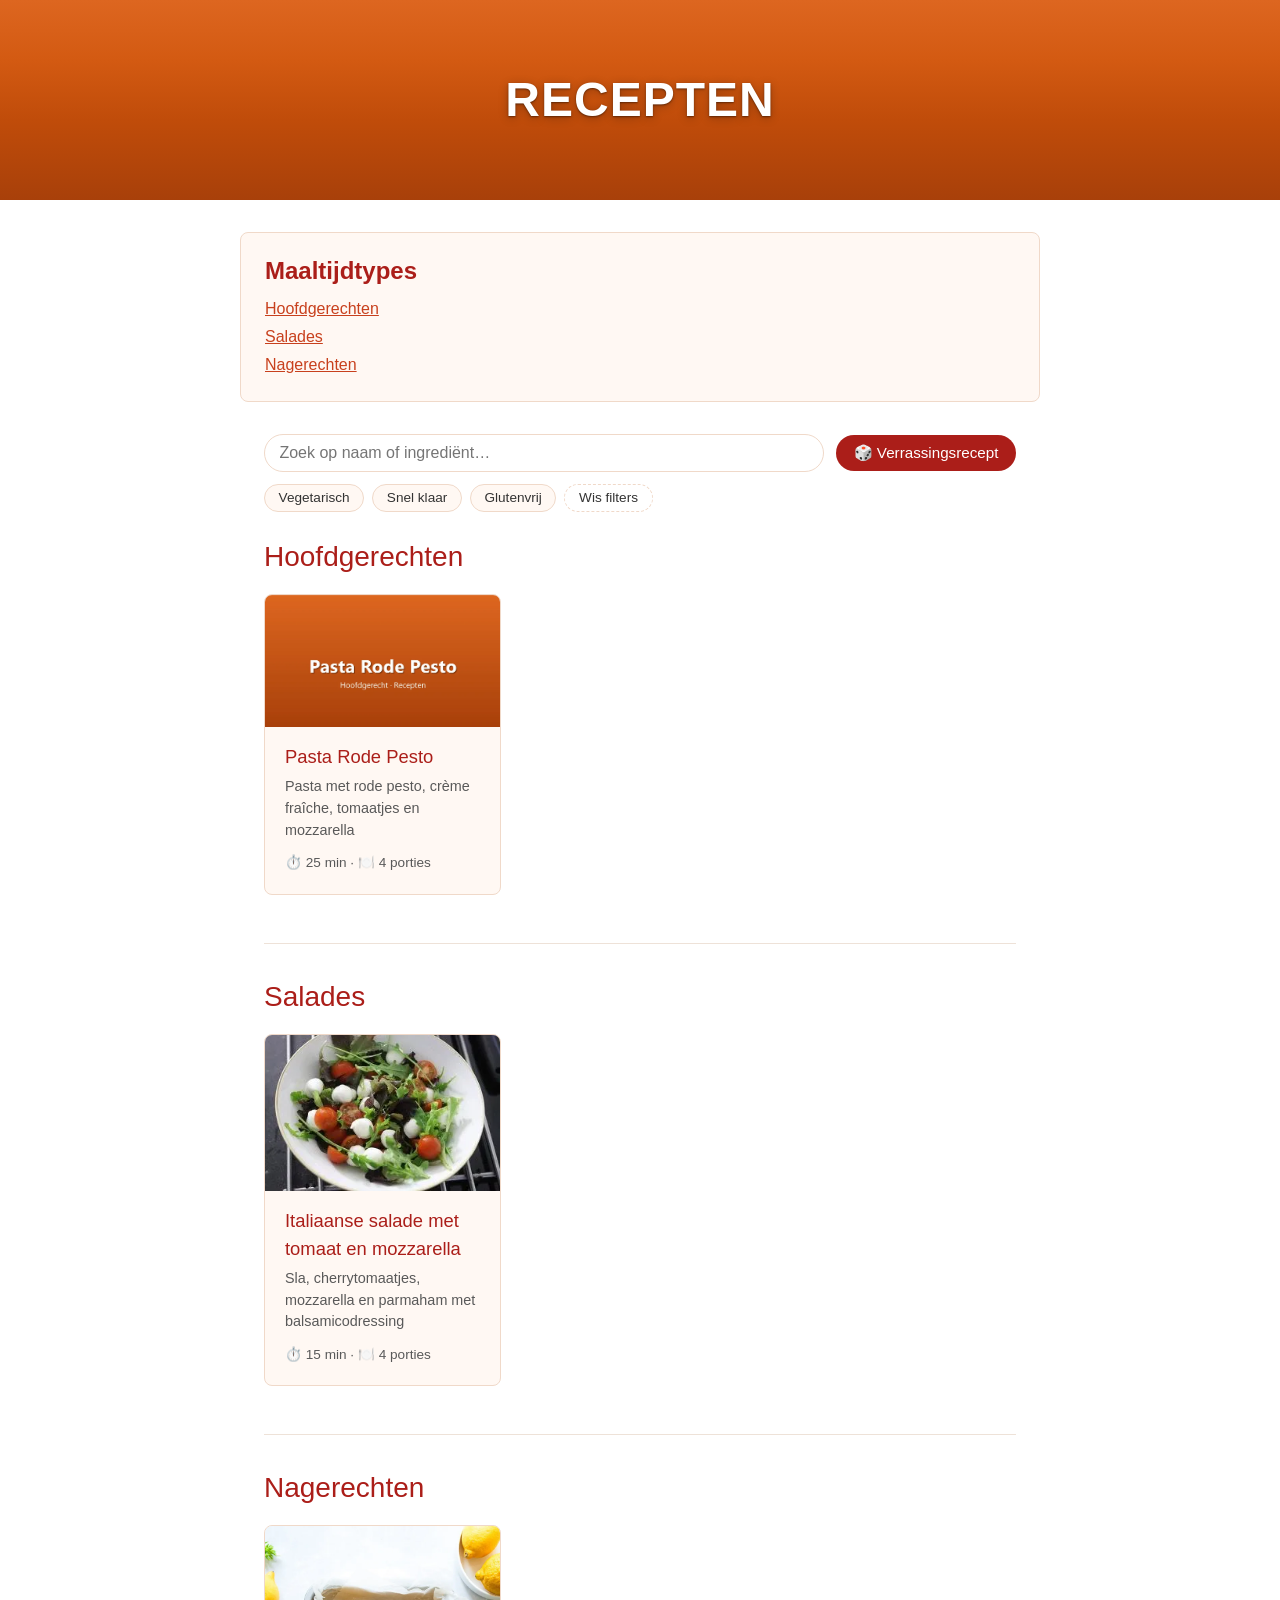
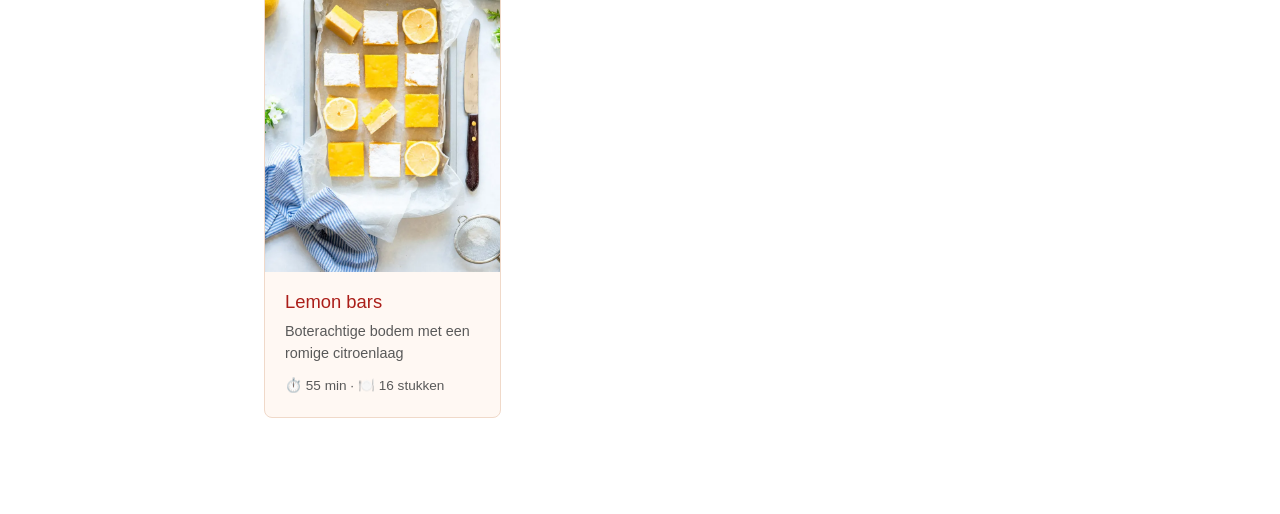
==== index.html @ eefd2df8 "Oct 16, 2026, 10:50 AM" ====
<!DOCTYPE html>
<html lang="nl">
<head>
<meta charset="UTF-8">
<meta name="viewport" content="width=device-width, initial-scale=1.0">
<title>Recepten</title>
<meta name="description" content="Familierecepten per maaltijdtype: hoofdgerechten, salades en nagerechten, waaronder Lemon bars, Pasta Rode Pesto en Italiaanse salade met tomaat en mozzarella.">
<meta property="og:type" content="website">
<meta property="og:title" content="Recepten">
<meta property="og:description" content="Familierecepten per maaltijdtype: hoofdgerechten, salades en nagerechten.">
<meta property="og:image" content="https://mstam13.github.io/Recepten/files/Lemon-bars-recept.jpg">
<meta property="og:url" content="https://mstam13.github.io/Recepten/index.html">
<meta name="twitter:card" content="summary_large_image">
<link rel="icon" href="data:image/svg+xml,<svg xmlns=%22http://www.w3.org/2000/svg%22 viewBox=%220 0 100 100%22><text y=%22.9em%22 font-size=%2290%22>%F0%9F%8D%BD%EF%B8%8F</text></svg>">
<link rel="manifest" href="manifest.webmanifest">
<meta name="theme-color" content="#c04c0a">
<link rel="stylesheet" href="styles.css">
</head>
<body>

<a class="skip-link" href="#main-content">Direct naar recepten</a>

<header class="hero" id="top">
  <h1>Recepten</h1>
</header>

<nav class="toc" aria-label="Maaltijdtypes">
  <h2>Maaltijdtypes</h2>
  <ul>
    <li><a href="#hoofdgerechten">Hoofdgerechten</a></li>
    <li><a href="#salades">Salades</a></li>
    <li><a href="#nagerechten">Nagerechten</a></li>
  </ul>
</nav>

<div class="filters">
  <div class="filters-row">
    <label class="visually-hidden" for="recipe-search">Zoek recepten</label>
    <input type="search" id="recipe-search" placeholder="Zoek op naam of ingrediënt…">
    <button type="button" class="button-primary" data-random-recipe>🎲 Verrassingsrecept</button>
  </div>
  <div class="filter-chips" role="group" aria-label="Filter op kenmerk">
    <button type="button" class="filter-chip" data-filter-tag="vegetarisch" aria-pressed="false">Vegetarisch</button>
    <button type="button" class="filter-chip" data-filter-tag="snel-klaar" aria-pressed="false">Snel klaar</button>
    <button type="button" class="filter-chip" data-filter-tag="glutenvrij" aria-pressed="false">Glutenvrij</button>
    <button type="button" class="filter-chip filter-chip-reset" data-filter-reset>Wis filters</button>
  </div>
</div>

<p id="no-results-message" hidden>Geen recepten gevonden. Probeer een andere zoekterm of filter.</p>

<main id="main-content">

  <section class="category" id="hoofdgerechten" aria-labelledby="hoofdgerechten-title">
    <h2 class="category-title" id="hoofdgerechten-title">Hoofdgerechten</h2>
    <ul class="recipe-grid">
      <li class="recipe-card" data-tags="vegetarisch snel-klaar" data-search="pasta rode pesto crème fraîche tomaatjes mozzarella basilicum penne hoofdgerecht">
        <a href="recipes/pasta-rode-pesto.html">
          <picture class="recipe-card-thumb">
            <source srcset="files/placeholder-pasta.webp" type="image/webp">
            <img src="files/placeholder-pasta.png" width="440" height="230" loading="lazy" alt="">
          </picture>
          <span class="recipe-card-body">
            <span class="recipe-card-title">Pasta Rode Pesto</span>
            <span class="recipe-card-meta">Pasta met rode pesto, crème fraîche, tomaatjes en mozzarella</span>
            <span class="recipe-card-time">⏱️ 25 min · 🍽️ 4 porties</span>
          </span>
        </a>
      </li>
    </ul>
  </section>

  <section class="category" id="salades" aria-labelledby="salades-title">
    <h2 class="category-title" id="salades-title">Salades</h2>
    <ul class="recipe-grid">
      <li class="recipe-card" data-tags="snel-klaar glutenvrij" data-search="italiaanse salade tomaat mozzarella sla cherrytomaatjes parmaham pijnboompitten balsamico">
        <a href="recipes/italiaanse-salade.html">
          <picture class="recipe-card-thumb">
            <source srcset="files/image006.webp" type="image/webp">
            <img src="files/image006.jpg" width="440" height="230" loading="lazy" alt="">
          </picture>
          <span class="recipe-card-body">
            <span class="recipe-card-title">Italiaanse salade met tomaat en mozzarella</span>
            <span class="recipe-card-meta">Sla, cherrytomaatjes, mozzarella en parmaham met balsamicodressing</span>
            <span class="recipe-card-time">⏱️ 15 min · 🍽️ 4 porties</span>
          </span>
        </a>
      </li>
    </ul>
  </section>

  <section class="category" id="nagerechten" aria-labelledby="nagerechten-title">
    <h2 class="category-title" id="nagerechten-title">Nagerechten</h2>
    <ul class="recipe-grid">
      <li class="recipe-card" data-tags="vegetarisch" data-search="lemon bars citroen bodem citroenlaag nagerecht boter basterdsuiker">
        <a href="recipes/lemon-bars.html">
          <picture class="recipe-card-thumb">
            <source srcset="files/Lemon-bars-recept.webp" type="image/webp">
            <img src="files/Lemon-bars-recept.jpg" width="440" height="230" loading="lazy" alt="">
          </picture>
          <span class="recipe-card-body">
            <span class="recipe-card-title">Lemon bars</span>
            <span class="recipe-card-meta">Boterachtige bodem met een romige citroenlaag</span>
            <span class="recipe-card-time">⏱️ 55 min · 🍽️ 16 stukken</span>
          </span>
        </a>
      </li>
    </ul>
  </section>

</main>

<script src="home.js" defer></script>
<script src="pwa-register.js" defer></script>
</body>
</html>
---- styles.css ----
/* Recepten - stylesheet
   Colors adapted from the original Word export with WCAG AA contrast
   fixes applied: link/visited-link colors darkened, hero gradient
   darkened so white title text stays readable at every point. */

:root {
  --font-main: "Century Gothic", Questrial, -apple-system, BlinkMacSystemFont,
    "Segoe UI", Roboto, "Helvetica Neue", Arial, sans-serif;
  --color-heading: #AB1E19;
  --color-text: #333333;
  --color-link: #C8401D;
  --color-link-visited: #A6460E;
  --color-muted: #595959;
  --max-width: 800px;
  --text-width: 68ch;
}

* {
  box-sizing: border-box;
}

html {
  scroll-behavior: smooth;
}

@media (prefers-reduced-motion: reduce) {
  html {
    scroll-behavior: auto;
  }
}

body {
  margin: 0;
  font-family: var(--font-main);
  font-size: 16px;
  line-height: 1.5;
  color: var(--color-text);
  background: #ffffff;
}

/* Skip link: hidden until focused, helps keyboard/screen-reader users */
.skip-link {
  position: absolute;
  left: -999px;
  top: 0;
  background: #ffffff;
  color: var(--color-heading);
  padding: 0.75rem 1rem;
  z-index: 10;
  border-radius: 0 0 6px 0;
}

.skip-link:focus {
  left: 0;
}

/* Hero banner (recreated with CSS instead of a baked-in cover image) */
.hero {
  background: linear-gradient(180deg, #dd6620 0%, #d35a12 30%, #c04c0a 60%, #a8400a 100%);
  padding: 4rem 1.5rem;
  text-align: center;
  scroll-margin-top: 1rem;
}

.hero h1 {
  margin: 0;
  color: #ffffff;
  font-size: 3rem;
  letter-spacing: 1px;
  text-transform: uppercase;
  text-shadow: 0 1px 2px rgba(0, 0, 0, 0.45), 0 2px 10px rgba(0, 0, 0, 0.25);
}

/* Table of contents */
.toc {
  max-width: var(--max-width);
  margin: 2rem auto;
  padding: 1.25rem 1.5rem;
  border: 1px solid #f0d9c9;
  border-radius: 8px;
  background: #fff8f3;
}

.toc h2 {
  color: var(--color-heading);
  font-size: 1.5rem;
  margin-top: 0;
  margin-bottom: 0.5rem;
}

.toc ul {
  list-style: none;
  margin: 0;
  padding-left: 0;
}

.toc li ul {
  padding-left: 1.25rem;
}

.toc li {
  margin-bottom: 0.25rem;
}

main {
  max-width: var(--max-width);
  margin: 0 auto;
  padding: 0 1.5rem 3rem;
}

article,
.category {
  margin-bottom: 3rem;
  padding-top: 2rem;
  border-top: 1px solid #eee2d8;
}

article:first-of-type,
.category:first-of-type {
  border-top: none;
  padding-top: 0;
}

h1, h2, h3, h4 {
  scroll-margin-top: 1rem;
}

.recipe-title {
  color: var(--color-heading);
  font-size: 2rem;
  margin-top: 0;
  margin-bottom: 0.5rem;
  font-weight: normal;
}

.recipe-part {
  color: var(--color-heading);
  font-size: 1.5rem;
  margin-top: 1.5rem;
  margin-bottom: 0.5rem;
  font-weight: normal;
}

.label-heading {
  color: var(--color-heading);
  font-size: 1.1rem;
  margin-top: 1.25rem;
  margin-bottom: 0.4rem;
  font-weight: bold;
}

/* Category sections on the home page */
.category-title {
  color: var(--color-heading);
  font-size: 1.75rem;
  margin-top: 0;
  margin-bottom: 1rem;
  font-weight: normal;
}

.recipe-grid {
  display: grid;
  grid-template-columns: repeat(auto-fill, minmax(220px, 1fr));
  gap: 1.25rem;
  list-style: none;
  margin: 0;
  padding: 0;
  max-width: none;
}

.recipe-card {
  margin: 0;
}

.recipe-card a {
  display: flex;
  flex-direction: column;
  height: 100%;
  border: 1px solid #f0d9c9;
  border-radius: 8px;
  background: #fff8f3;
  overflow: hidden;
  text-decoration: none;
  transition: box-shadow 0.15s ease, border-color 0.15s ease;
}

.recipe-card a:hover,
.recipe-card a:focus {
  border-color: var(--color-heading);
  box-shadow: 0 2px 8px rgba(0, 0, 0, 0.1);
}

.recipe-card-thumb {
  display: block;
  aspect-ratio: 16 / 9;
  background: #f0d9c9;
}

.recipe-card-thumb img {
  display: block;
  width: 100%;
  height: 100%;
  object-fit: cover;
}

.recipe-card-body {
  display: flex;
  flex-direction: column;
  gap: 0.35rem;
  padding: 1rem 1.25rem 1.25rem;
  flex: 1;
}

.recipe-card-title {
  color: var(--color-heading);
  font-size: 1.15rem;
}

.recipe-card-meta {
  color: var(--color-muted);
  font-size: 0.9rem;
  text-decoration: none;
}

.recipe-card-time {
  margin-top: auto;
  padding-top: 0.4rem;
  color: var(--color-muted);
  font-size: 0.85rem;
}

/* Home page search box, random-recipe button and tag filter chips */
.visually-hidden {
  position: absolute;
  width: 1px;
  height: 1px;
  padding: 0;
  margin: -1px;
  overflow: hidden;
  clip: rect(0, 0, 0, 0);
  white-space: nowrap;
  border: 0;
}

.filters {
  max-width: var(--max-width);
  margin: 0 auto 1.5rem;
  padding: 0 1.5rem;
}

.filters-row {
  display: flex;
  flex-wrap: wrap;
  gap: 0.75rem;
  align-items: center;
  margin-bottom: 0.75rem;
}

#recipe-search {
  flex: 1 1 220px;
  padding: 0.55rem 0.9rem;
  border: 1px solid #f0d9c9;
  border-radius: 999px;
  font-family: inherit;
  font-size: 1rem;
  color: var(--color-text);
}

.button-primary {
  display: inline-flex;
  align-items: center;
  gap: 0.4rem;
  padding: 0.55rem 1.1rem;
  border: none;
  border-radius: 999px;
  background: var(--color-heading);
  color: #ffffff;
  font-family: inherit;
  font-size: 0.95rem;
  cursor: pointer;
  white-space: nowrap;
  transition: background 0.15s ease;
}

.button-primary:hover,
.button-primary:focus-visible {
  background: #8a1813;
}

.filter-chips {
  display: flex;
  flex-wrap: wrap;
  gap: 0.5rem;
}

.filter-chip {
  padding: 0.35rem 0.85rem;
  border: 1px solid #f0d9c9;
  border-radius: 999px;
  background: #fff8f3;
  color: var(--color-text);
  font-family: inherit;
  font-size: 0.85rem;
  cursor: pointer;
  transition: background 0.15s ease, border-color 0.15s ease, color 0.15s ease;
}

.filter-chip:hover,
.filter-chip:focus-visible {
  border-color: var(--color-heading);
}

.filter-chip[aria-pressed="true"] {
  background: var(--color-heading);
  border-color: var(--color-heading);
  color: #ffffff;
}

.filter-chip-reset {
  background: transparent;
  border-style: dashed;
}

#no-results-message {
  max-width: var(--max-width);
  margin: 0 auto 2rem;
  padding: 0 1.5rem;
  color: var(--color-muted);
}

/* Recipe page header: breadcrumb back-link and meal-type badge */
.hero-recipe {
  text-align: left;
  padding: 2rem 1.5rem;
}

.hero-recipe .breadcrumb {
  margin: 0 0 1rem;
  max-width: none;
}

.hero-recipe .breadcrumb a {
  color: #ffffff;
  font-size: 0.9rem;
  opacity: 0.9;
}

.hero-recipe h1 {
  text-transform: none;
  font-size: 2.25rem;
  text-align: left;
}

.hero-badges {
  display: flex;
  flex-wrap: wrap;
  align-items: center;
  gap: 0.5rem;
  margin-top: 0.75rem;
}

.category-badge,
.tag-badge {
  display: inline-block;
  padding: 0.25rem 0.75rem;
  border-radius: 999px;
  font-size: 0.85rem;
  letter-spacing: 0.3px;
}

.category-badge {
  background: rgba(255, 255, 255, 0.2);
  color: #ffffff;
  text-transform: uppercase;
}

.tag-badge {
  background: transparent;
  border: 1px solid rgba(255, 255, 255, 0.5);
  color: #ffffff;
}

.recipe-meta {
  margin: 0.6rem 0 0;
  color: #ffffff;
  opacity: 0.9;
  font-size: 0.95rem;
  max-width: none;
}

.hero-actions {
  display: flex;
  flex-wrap: wrap;
  gap: 0.5rem;
  margin-top: 0.9rem;
}

/* Shared pill-button look for the keep-awake and print actions */
.hero-button {
  display: inline-flex;
  align-items: center;
  gap: 0.35rem;
  padding: 0.3rem 0.8rem;
  border: 1px solid rgba(255, 255, 255, 0.6);
  border-radius: 999px;
  background: rgba(255, 255, 255, 0.12);
  color: #ffffff;
  font-family: inherit;
  font-size: 0.85rem;
  cursor: pointer;
  transition: background 0.15s ease, color 0.15s ease;
}

.hero-button:hover,
.hero-button:focus-visible {
  background: rgba(255, 255, 255, 0.25);
}

/* Keep-awake toggle: hidden by default, revealed by wake-lock.js only
   when the Screen Wake Lock API is actually supported. */
.wake-lock-toggle[aria-pressed="true"] {
  background: #ffffff;
  color: var(--color-heading);
  font-weight: bold;
}

.wake-lock-toggle[hidden] {
  display: none;
}

/* Servings/yield scaler shown above the ingredient lists */
.servings-control {
  display: flex;
  flex-wrap: wrap;
  align-items: center;
  gap: 0.75rem;
  margin: 1.5rem 0;
  padding: 0.9rem 1.1rem;
  border: 1px solid #f0d9c9;
  border-radius: 8px;
  background: #fff8f3;
  max-width: none;
}

.servings-control label {
  font-weight: bold;
  color: var(--color-heading);
}

.servings-stepper {
  display: inline-flex;
  align-items: center;
  gap: 0.5rem;
}

.servings-stepper button {
  width: 2rem;
  height: 2rem;
  border-radius: 999px;
  border: 1px solid var(--color-heading);
  background: #ffffff;
  color: var(--color-heading);
  font-size: 1.1rem;
  line-height: 1;
  cursor: pointer;
}

.servings-stepper button:hover,
.servings-stepper button:focus-visible {
  background: var(--color-heading);
  color: #ffffff;
}

.servings-stepper input {
  width: 3.5rem;
  text-align: center;
  padding: 0.3rem;
  border: 1px solid #f0d9c9;
  border-radius: 6px;
  font-family: inherit;
  font-size: 1rem;
}

.servings-hint {
  margin: 0;
  flex-basis: 100%;
  font-size: 0.85rem;
  color: var(--color-muted);
}

ul, ol {
  margin: 0 0 1rem;
  padding-left: 1.5rem;
  max-width: var(--text-width);
}

li {
  margin-bottom: 0.25rem;
}

p {
  margin: 0 0 1rem;
  max-width: var(--text-width);
}

a {
  color: var(--color-link);
  text-decoration: underline;
}

a:visited {
  color: var(--color-link-visited);
}

.back-to-top {
  margin-top: 1.5rem;
  max-width: none;
}

.back-to-top a {
  font-size: 0.9rem;
}

.gallery {
  display: flex;
  flex-wrap: wrap;
  gap: 1.25rem;
  margin: 1rem 0;
  max-width: none;
}

.gallery figure {
  margin: 0;
  width: 220px;
  max-width: 100%;
}

.gallery img {
  display: block;
  max-width: 100%;
  height: auto;
  width: 100%;
  border-radius: 6px;
  box-shadow: 0 1px 4px rgba(0, 0, 0, 0.2);
}

.gallery figcaption {
  margin-top: 0.4rem;
  font-size: 0.85rem;
  color: var(--color-muted);
  text-align: center;
}

.tip {
  font-style: italic;
  color: var(--color-muted);
}

@media (max-width: 600px) {
  .hero {
    padding: 2.5rem 1rem;
  }

  .hero h1 {
    font-size: 2rem;
  }

  .gallery figure {
    width: 100%;
  }
}

/* Print: strip chrome/colors, keep ingredients and steps ink-friendly */
@media print {
  .skip-link,
  .hero,
  .toc,
  .back-to-top,
  .servings-control,
  .filters,
  #no-results-message {
    display: none;
  }

  body {
    color: #000;
  }

  .recipe-title,
  .recipe-part,
  .category-title,
  .label-heading {
    color: #000;
  }

  a {
    color: #000;
    text-decoration: none;
  }

  article,
  .category {
    border-top: none;
    page-break-inside: avoid;
  }

  .gallery img {
    box-shadow: none;
  }
}
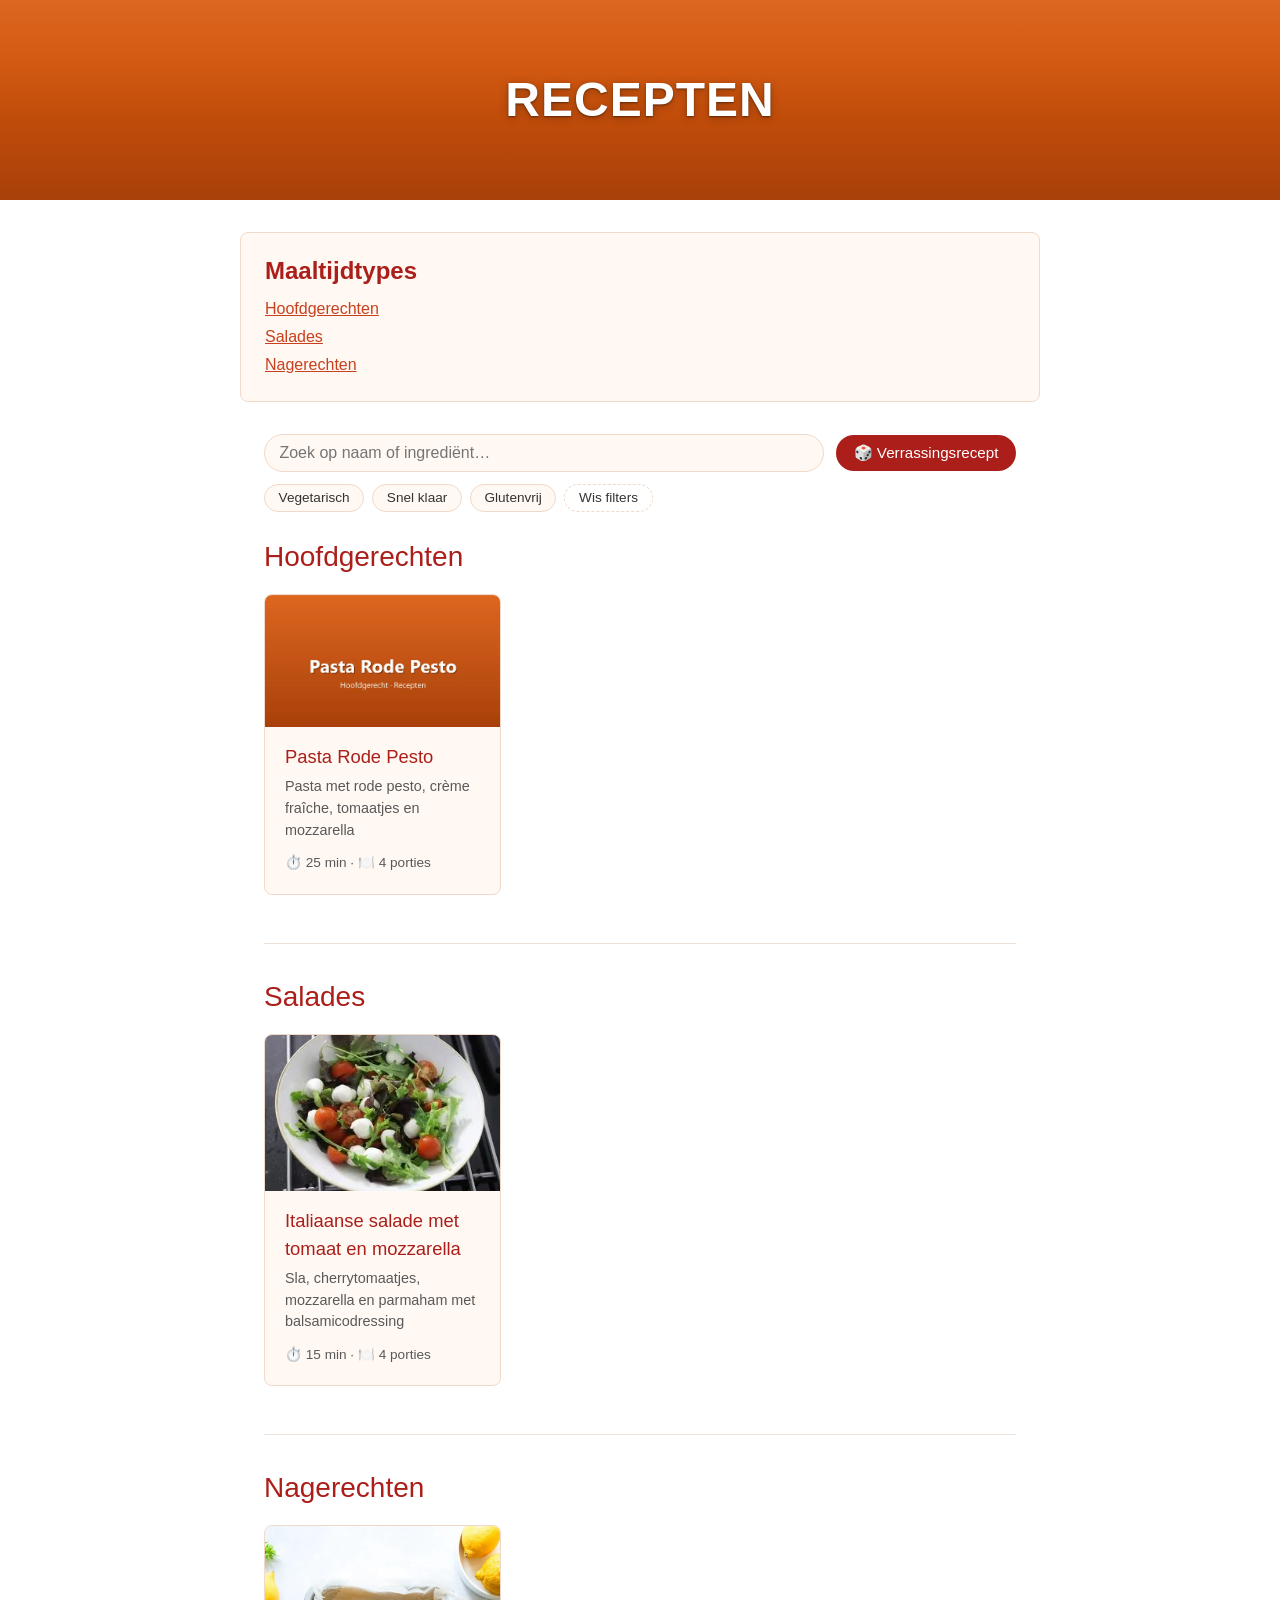
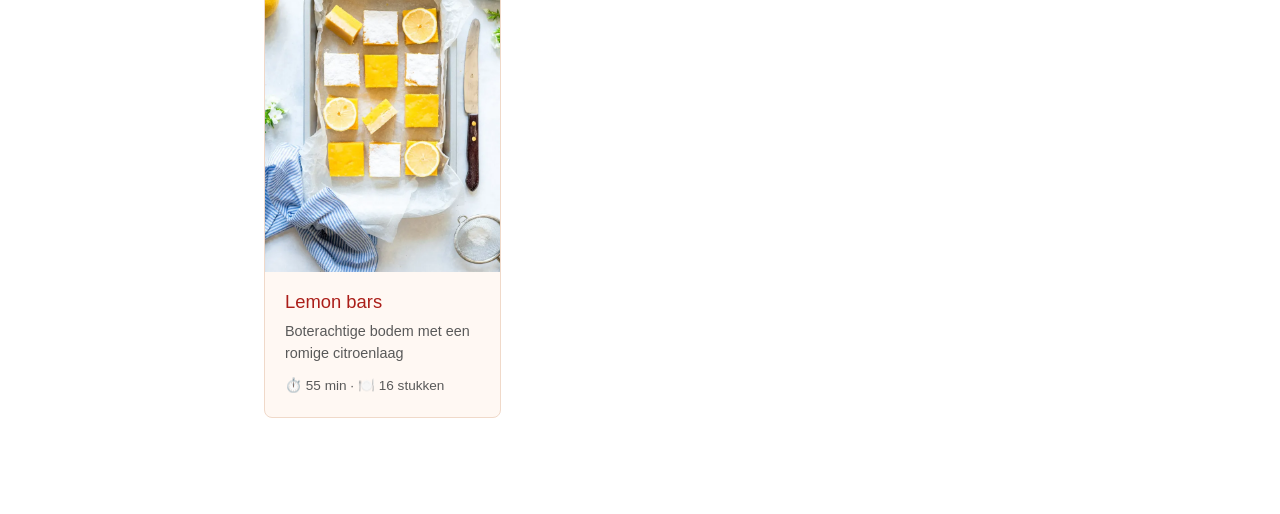
==== commit 18e834f3: "Oct 16, 2026, 10:54 AM" ====
--- a/index.html
+++ b/index.html
@@ -12,6 +12,8 @@
 <meta property="og:url" content="https://mstam13.github.io/Recepten/index.html">
 <meta name="twitter:card" content="summary_large_image">
 <link rel="icon" href="data:image/svg+xml,<svg xmlns=%22http://www.w3.org/2000/svg%22 viewBox=%220 0 100 100%22><text y=%22.9em%22 font-size=%2290%22>%F0%9F%8D%BD%EF%B8%8F</text></svg>">
+<link rel="icon" type="image/png" sizes="192x192" href="icons/icon-192.png">
+<link rel="apple-touch-icon" href="icons/apple-touch-icon.png">
 <link rel="manifest" href="manifest.webmanifest">
 <meta name="theme-color" content="#c04c0a">
 <link rel="stylesheet" href="styles.css">
--- a/styles.css
+++ b/styles.css
@@ -7,12 +7,35 @@
   --font-main: "Century Gothic", Questrial, -apple-system, BlinkMacSystemFont,
     "Segoe UI", Roboto, "Helvetica Neue", Arial, sans-serif;
   --color-heading: #AB1E19;
+  --color-heading-hover: #8a1813;
   --color-text: #333333;
   --color-link: #C8401D;
   --color-link-visited: #A6460E;
   --color-muted: #595959;
+  --color-bg: #ffffff;
+  --color-surface: #fff8f3;
+  --color-border: #f0d9c9;
+  --color-border-soft: #eee2d8;
   --max-width: 800px;
   --text-width: 68ch;
+}
+
+/* Dark mode: follows the OS/browser preference, no toggle needed.
+   Hero banners keep their orange gradient with white text in both
+   modes; only neutral page/card colors are swapped here. */
+@media (prefers-color-scheme: dark) {
+  :root {
+    --color-heading: #ff8a73;
+    --color-heading-hover: #ffa28f;
+    --color-text: #eae1db;
+    --color-link: #ffab76;
+    --color-link-visited: #e8a27a;
+    --color-muted: #bfb3a9;
+    --color-bg: #1b1310;
+    --color-surface: #2a1f1a;
+    --color-border: #4a3a30;
+    --color-border-soft: #3a2d26;
+  }
 }
 
 * {
@@ -35,7 +58,7 @@
   font-size: 16px;
   line-height: 1.5;
   color: var(--color-text);
-  background: #ffffff;
+  background: var(--color-bg);
 }
 
 /* Skip link: hidden until focused, helps keyboard/screen-reader users */
@@ -43,7 +66,7 @@
   position: absolute;
   left: -999px;
   top: 0;
-  background: #ffffff;
+  background: var(--color-surface);
   color: var(--color-heading);
   padding: 0.75rem 1rem;
   z-index: 10;
@@ -76,9 +99,9 @@
   max-width: var(--max-width);
   margin: 2rem auto;
   padding: 1.25rem 1.5rem;
-  border: 1px solid #f0d9c9;
+  border: 1px solid var(--color-border);
   border-radius: 8px;
-  background: #fff8f3;
+  background: var(--color-surface);
 }
 
 .toc h2 {
@@ -112,7 +135,7 @@
 .category {
   margin-bottom: 3rem;
   padding-top: 2rem;
-  border-top: 1px solid #eee2d8;
+  border-top: 1px solid var(--color-border-soft);
 }
 
 article:first-of-type,
@@ -176,9 +199,9 @@
   display: flex;
   flex-direction: column;
   height: 100%;
-  border: 1px solid #f0d9c9;
+  border: 1px solid var(--color-border);
   border-radius: 8px;
-  background: #fff8f3;
+  background: var(--color-surface);
   overflow: hidden;
   text-decoration: none;
   transition: box-shadow 0.15s ease, border-color 0.15s ease;
@@ -193,7 +216,7 @@
 .recipe-card-thumb {
   display: block;
   aspect-ratio: 16 / 9;
-  background: #f0d9c9;
+  background: var(--color-border);
 }
 
 .recipe-card-thumb img {
@@ -259,8 +282,9 @@
 #recipe-search {
   flex: 1 1 220px;
   padding: 0.55rem 0.9rem;
-  border: 1px solid #f0d9c9;
+  border: 1px solid var(--color-border);
   border-radius: 999px;
+  background: var(--color-surface);
   font-family: inherit;
   font-size: 1rem;
   color: var(--color-text);
@@ -284,7 +308,7 @@
 
 .button-primary:hover,
 .button-primary:focus-visible {
-  background: #8a1813;
+  background: var(--color-heading-hover);
 }
 
 .filter-chips {
@@ -295,9 +319,9 @@
 
 .filter-chip {
   padding: 0.35rem 0.85rem;
-  border: 1px solid #f0d9c9;
+  border: 1px solid var(--color-border);
   border-radius: 999px;
-  background: #fff8f3;
+  background: var(--color-surface);
   color: var(--color-text);
   font-family: inherit;
   font-size: 0.85rem;
@@ -436,9 +460,9 @@
   gap: 0.75rem;
   margin: 1.5rem 0;
   padding: 0.9rem 1.1rem;
-  border: 1px solid #f0d9c9;
+  border: 1px solid var(--color-border);
   border-radius: 8px;
-  background: #fff8f3;
+  background: var(--color-surface);
   max-width: none;
 }
 
@@ -458,7 +482,7 @@
   height: 2rem;
   border-radius: 999px;
   border: 1px solid var(--color-heading);
-  background: #ffffff;
+  background: var(--color-surface);
   color: var(--color-heading);
   font-size: 1.1rem;
   line-height: 1;
@@ -475,8 +499,10 @@
   width: 3.5rem;
   text-align: center;
   padding: 0.3rem;
-  border: 1px solid #f0d9c9;
+  border: 1px solid var(--color-border);
   border-radius: 6px;
+  background: var(--color-surface);
+  color: var(--color-text);
   font-family: inherit;
   font-size: 1rem;
 }
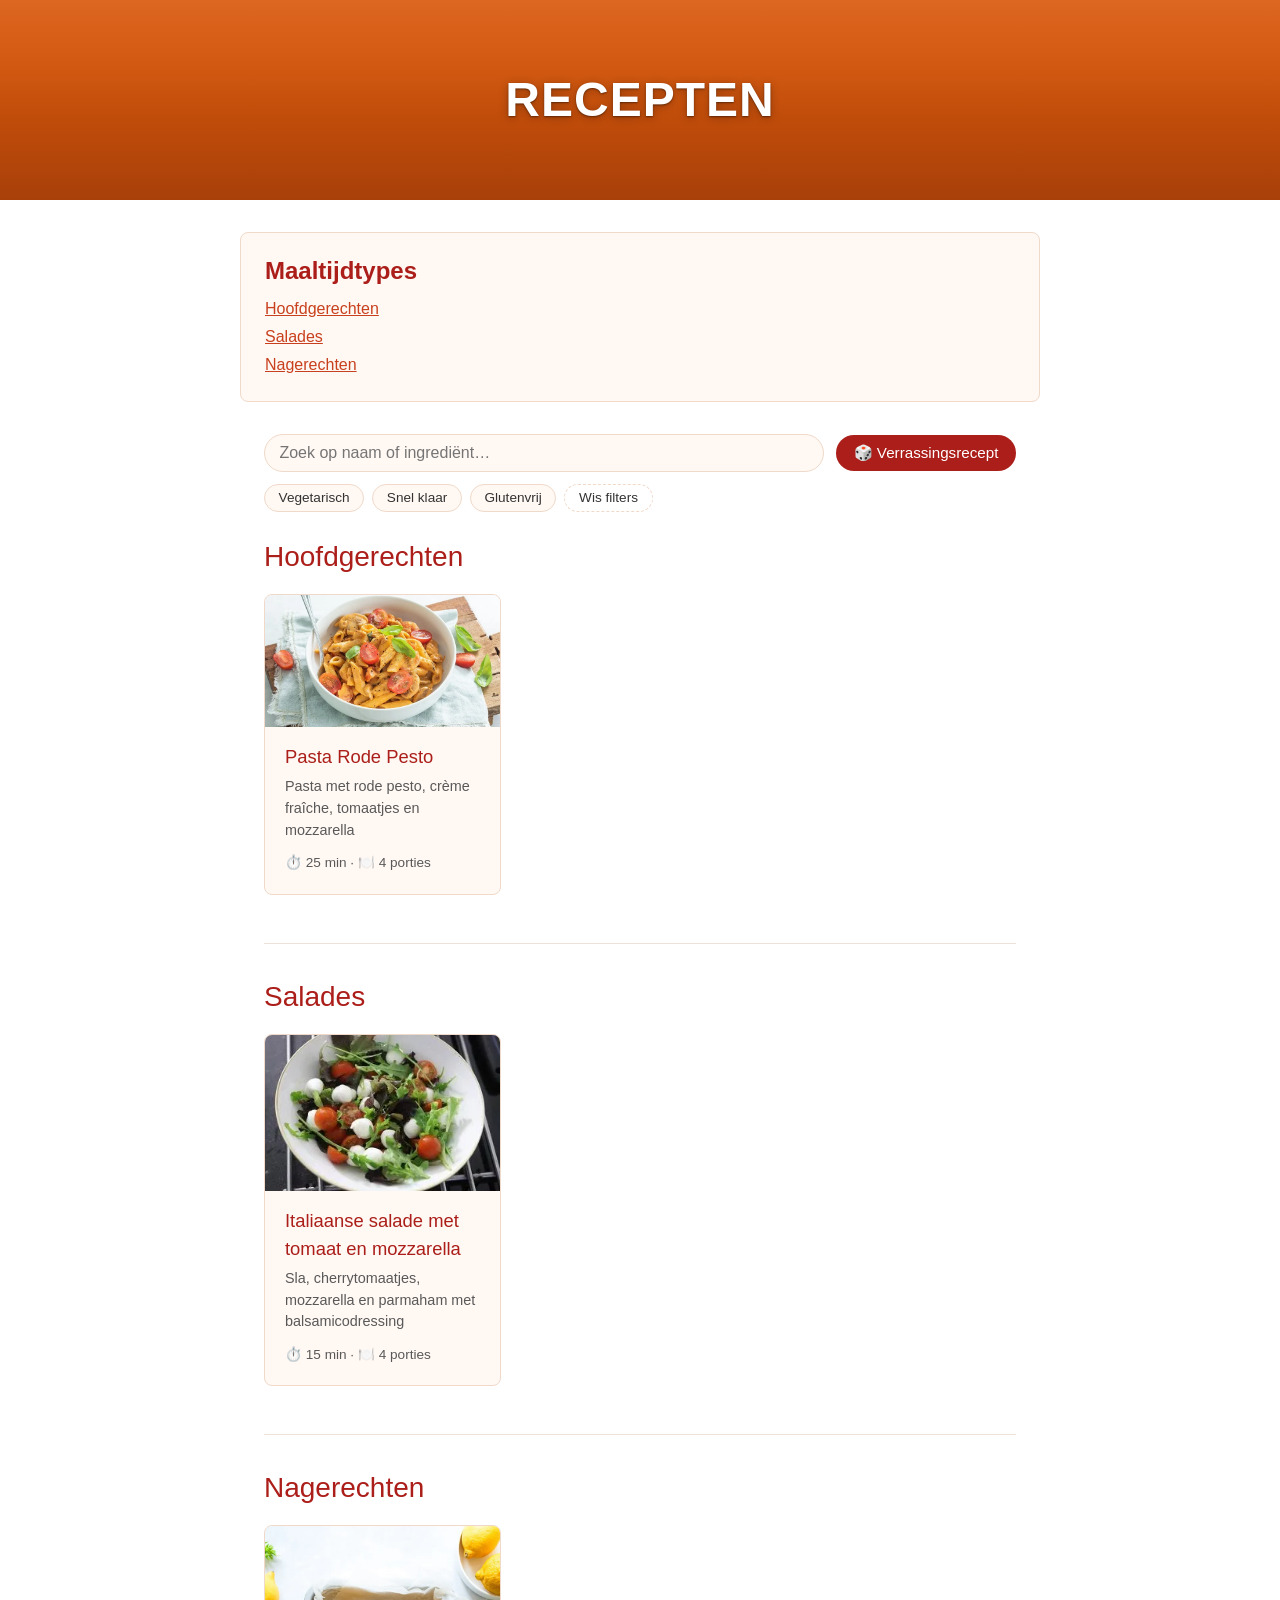
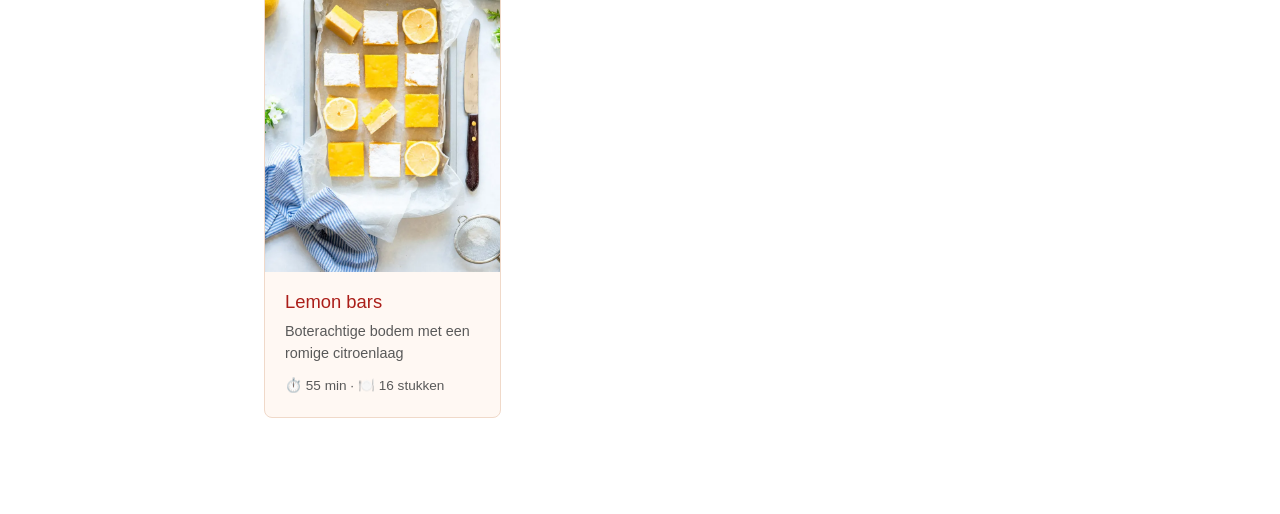
==== commit fd9bcb55: "Oct 16, 2026, 12:32 PM" ====
--- a/index.html
+++ b/index.html
@@ -59,8 +59,8 @@
       <li class="recipe-card" data-tags="vegetarisch snel-klaar" data-search="pasta rode pesto crème fraîche tomaatjes mozzarella basilicum penne hoofdgerecht">
         <a href="recipes/pasta-rode-pesto.html">
           <picture class="recipe-card-thumb">
-            <source srcset="files/placeholder-pasta.webp" type="image/webp">
-            <img src="files/placeholder-pasta.png" width="440" height="230" loading="lazy" alt="">
+            <source srcset="files/pasta-rode-pesto.webp" type="image/webp">
+            <img src="files/pasta-rode-pesto.jpg" width="440" height="230" loading="lazy" alt="">
           </picture>
           <span class="recipe-card-body">
             <span class="recipe-card-title">Pasta Rode Pesto</span>
--- a/styles.css
+++ b/styles.css
@@ -547,6 +547,19 @@
   font-size: 0.9rem;
 }
 
+.recipe-photo {
+  margin: 0 0 1.5rem;
+}
+
+.recipe-photo img {
+  display: block;
+  width: 100%;
+  max-width: 100%;
+  height: auto;
+  border-radius: 8px;
+  box-shadow: 0 1px 4px rgba(0, 0, 0, 0.2);
+}
+
 .gallery {
   display: flex;
   flex-wrap: wrap;
@@ -630,7 +643,8 @@
     page-break-inside: avoid;
   }
 
-  .gallery img {
+  .gallery img,
+  .recipe-photo img {
     box-shadow: none;
   }
 }
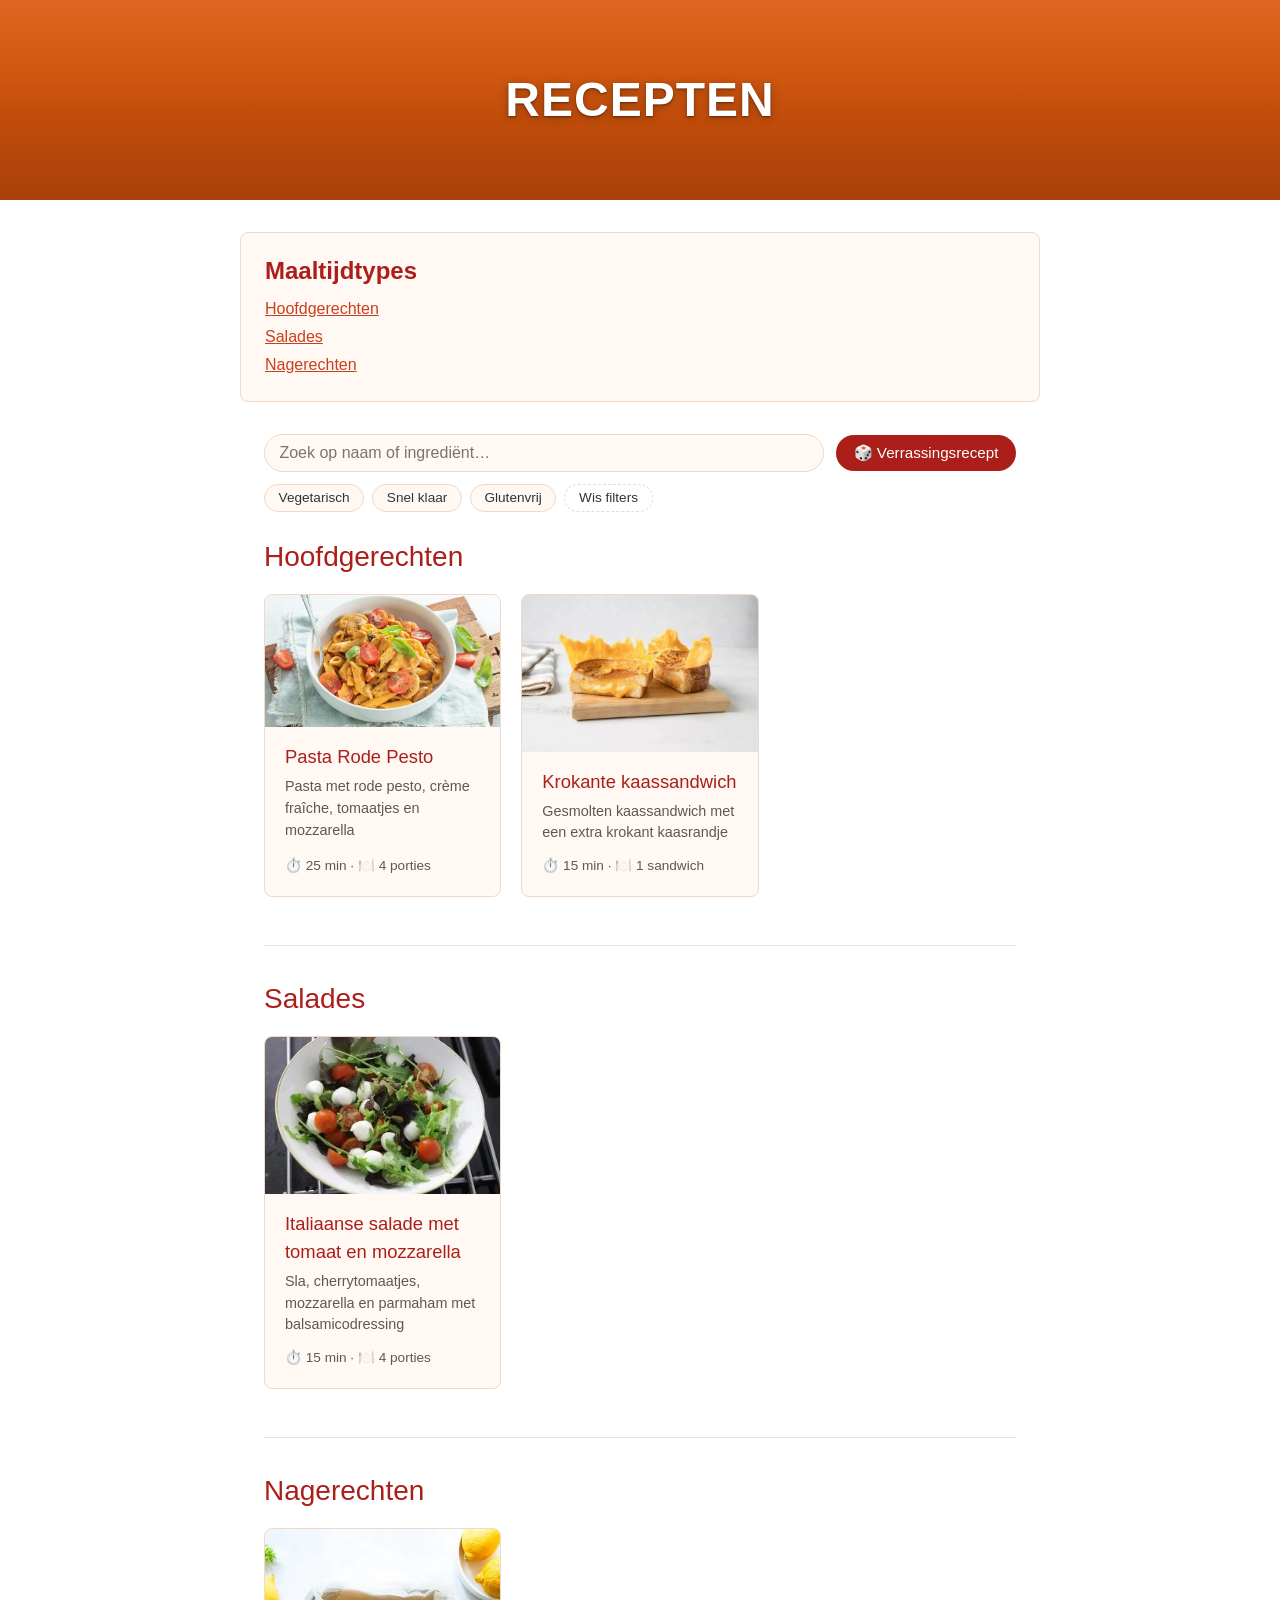
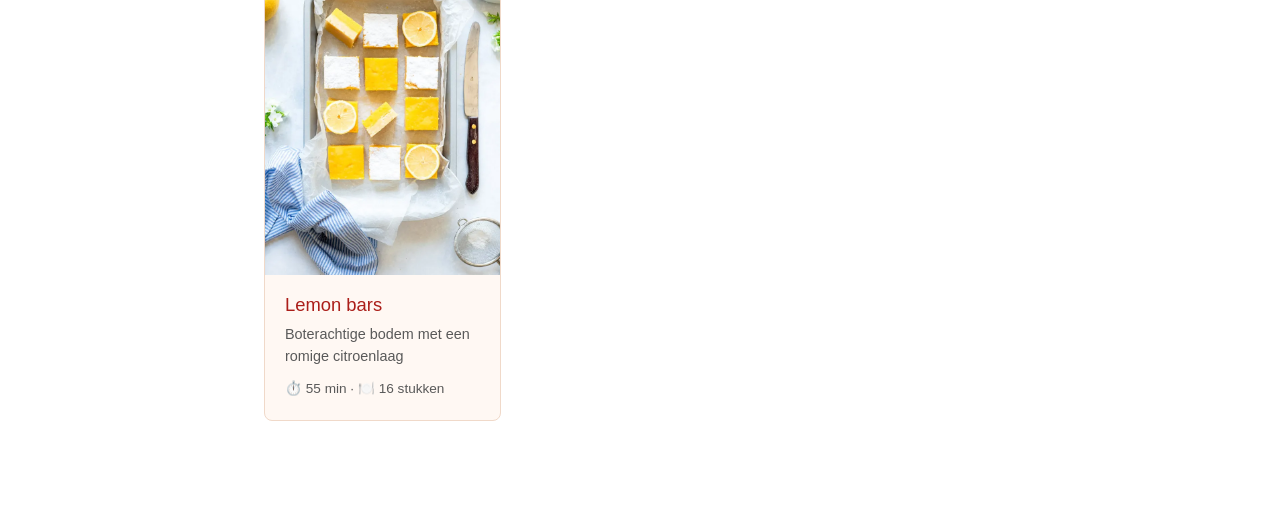
==== commit c9a9e824: "Oct 16, 2026, 3:17 PM" ====
--- a/index.html
+++ b/index.html
@@ -69,6 +69,19 @@
           </span>
         </a>
       </li>
+      <li class="recipe-card" data-tags="vegetarisch snel-klaar" data-search="krokante kaassandwich tosti kaas cheddar red leicester cayennepeper hoofdgerecht">
+        <a href="recipes/krokante-kaassandwich.html">
+            <picture class="recipe-card-thumb">
+              <source srcset="files/krokante-kaassandwich.webp" type="image/webp">
+              <img src="files/krokante-kaassandwich.jpg" width="440" height="230" loading="lazy" alt="">
+            </picture>
+            <span class="recipe-card-body">
+              <span class="recipe-card-title">Krokante kaassandwich</span>
+              <span class="recipe-card-meta">Gesmolten kaassandwich met een extra krokant kaasrandje</span>
+              <span class="recipe-card-time">⏱️ 15 min · 🍽️ 1 sandwich</span>
+            </span>
+        </a>
+      </li>
     </ul>
   </section>
 
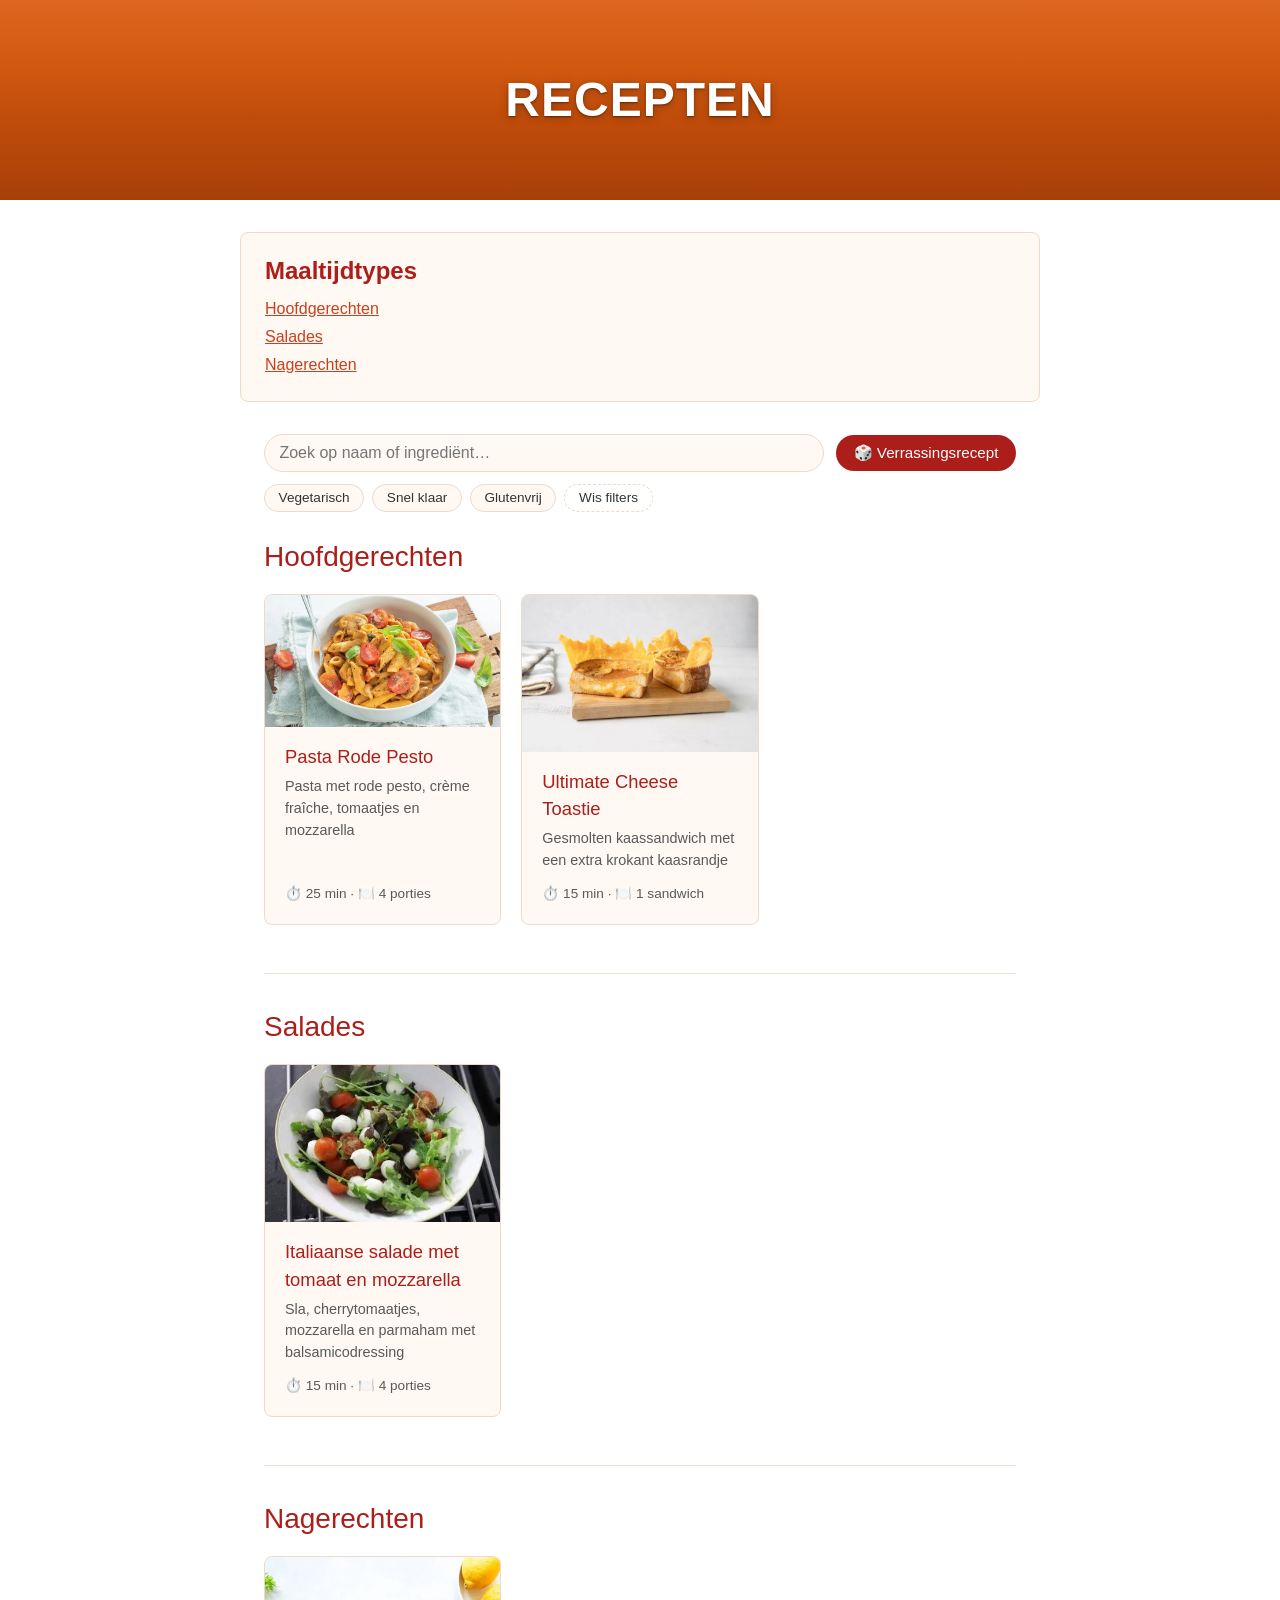
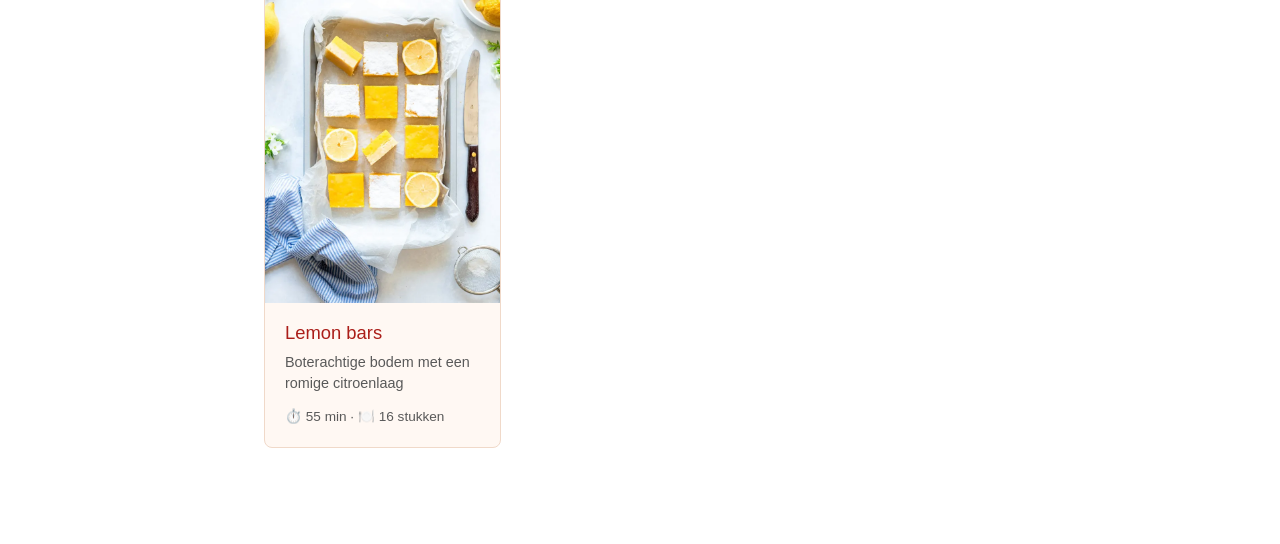
==== commit 70050d62: "Oct 16, 2026, 3:19 PM" ====
--- a/index.html
+++ b/index.html
@@ -69,14 +69,14 @@
           </span>
         </a>
       </li>
-      <li class="recipe-card" data-tags="vegetarisch snel-klaar" data-search="krokante kaassandwich tosti kaas cheddar red leicester cayennepeper hoofdgerecht">
-        <a href="recipes/krokante-kaassandwich.html">
+      <li class="recipe-card" data-tags="vegetarisch snel-klaar" data-search="ultimate cheese toastie krokante kaassandwich tosti kaas cheddar red leicester cayennepeper hoofdgerecht">
+        <a href="recipes/ultimate-cheese-toastie.html">
             <picture class="recipe-card-thumb">
-              <source srcset="files/krokante-kaassandwich.webp" type="image/webp">
-              <img src="files/krokante-kaassandwich.jpg" width="440" height="230" loading="lazy" alt="">
+              <source srcset="files/ultimate-cheese-toastie.webp" type="image/webp">
+              <img src="files/ultimate-cheese-toastie.jpg" width="440" height="230" loading="lazy" alt="">
             </picture>
             <span class="recipe-card-body">
-              <span class="recipe-card-title">Krokante kaassandwich</span>
+              <span class="recipe-card-title">Ultimate Cheese Toastie</span>
               <span class="recipe-card-meta">Gesmolten kaassandwich met een extra krokant kaasrandje</span>
               <span class="recipe-card-time">⏱️ 15 min · 🍽️ 1 sandwich</span>
             </span>
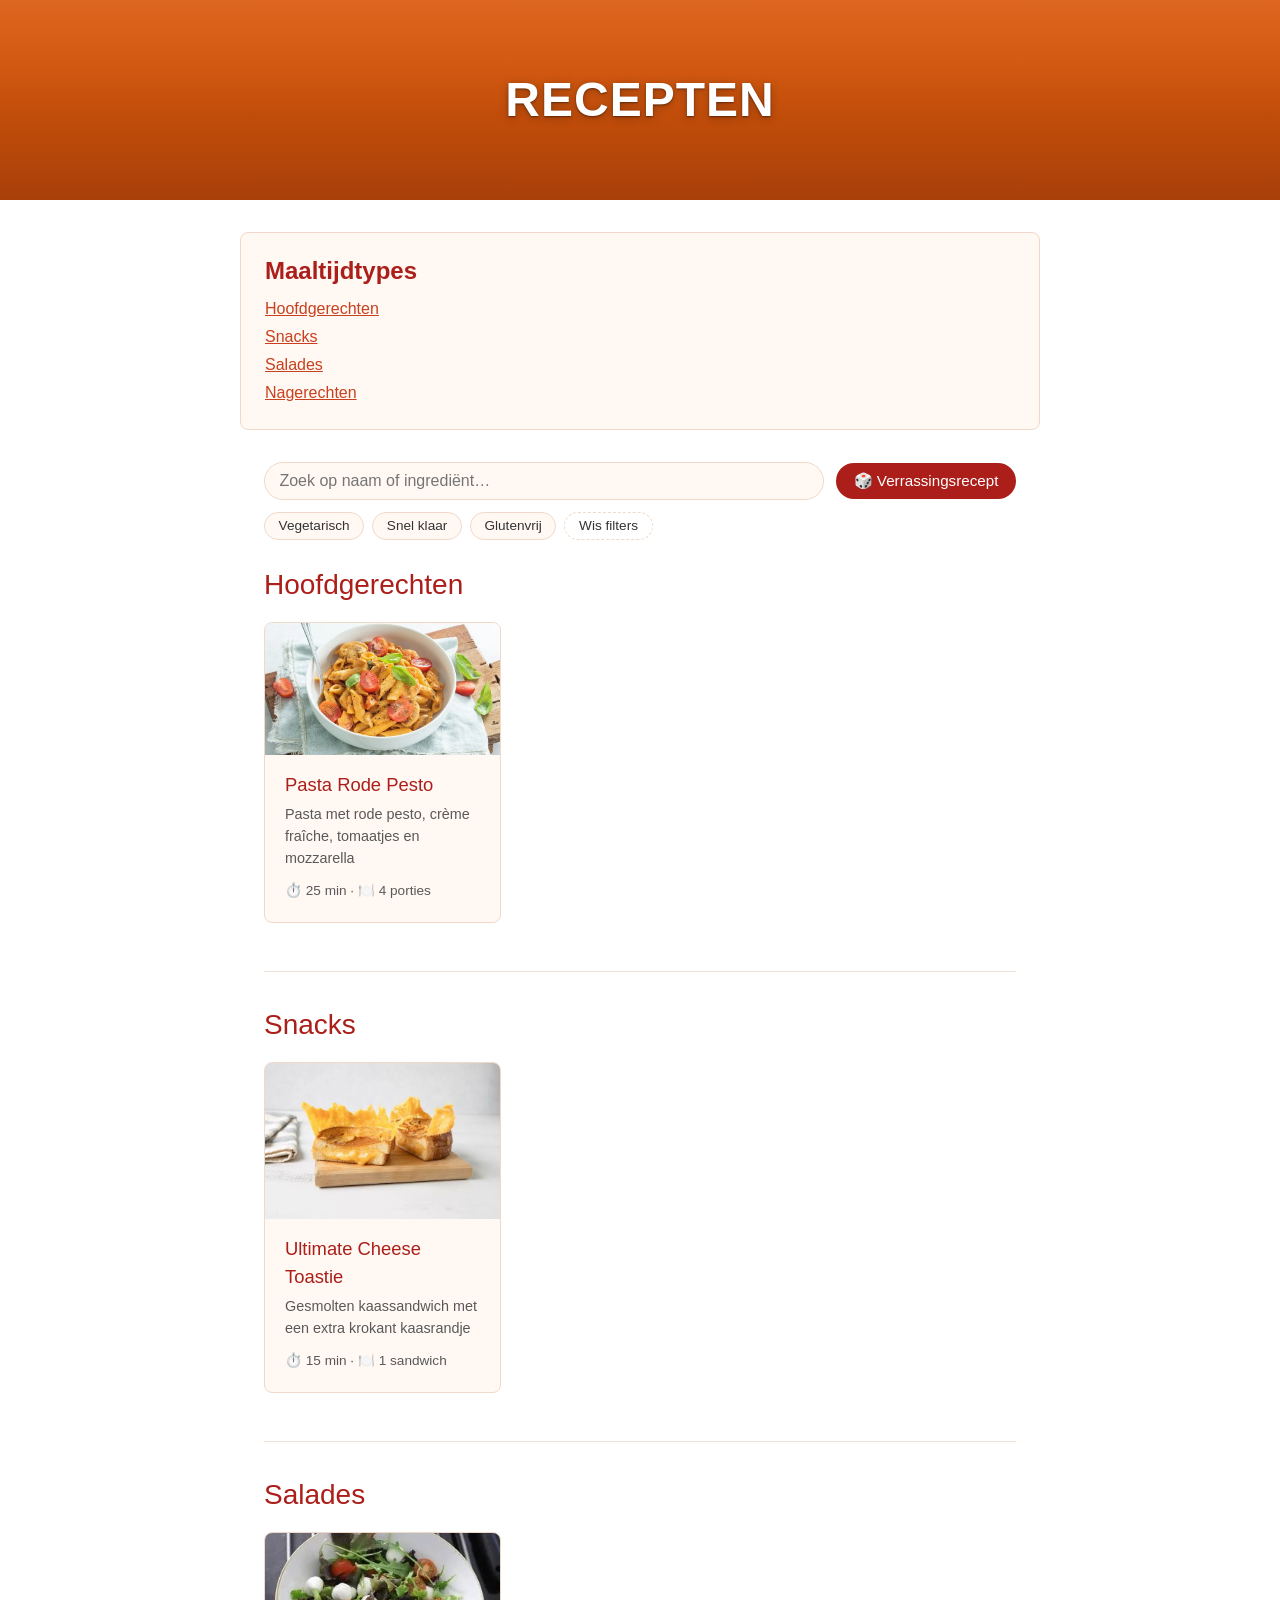
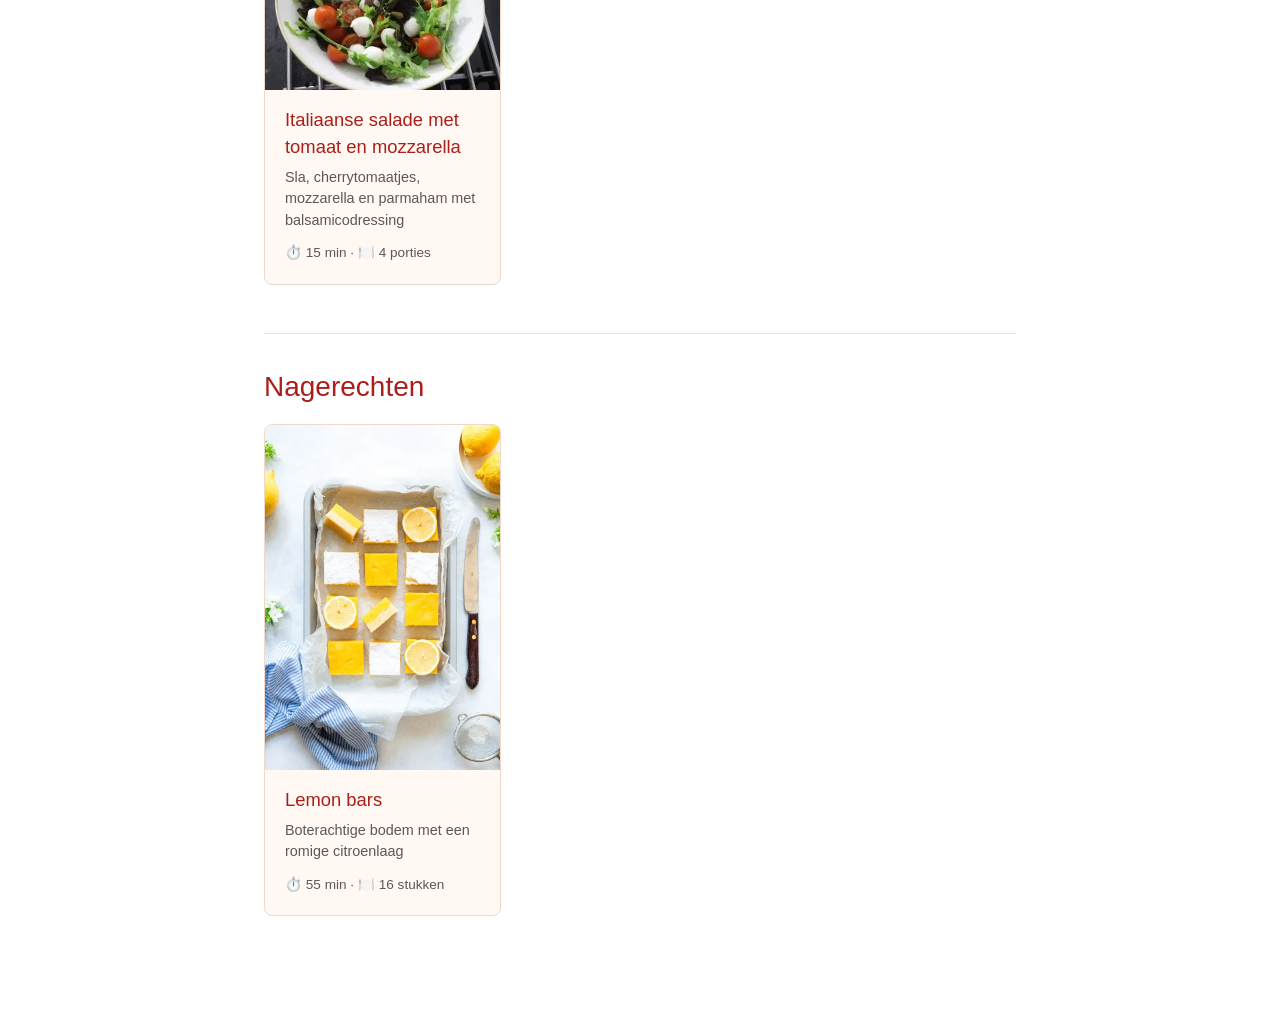
==== commit 119da315: "Add Snacks category to meal types and include recipe section" ====
--- a/index.html
+++ b/index.html
@@ -8,7 +8,7 @@
 <meta property="og:type" content="website">
 <meta property="og:title" content="Recepten">
 <meta property="og:description" content="Familierecepten per maaltijdtype: hoofdgerechten, salades en nagerechten.">
-<meta property="og:image" content="https://mstam13.github.io/Recepten/files/Lemon-bars-recept.jpg">
+<meta property="og:image" content="https://mstam13.github.io/Recepten/files/lemon-bars.jpg">
 <meta property="og:url" content="https://mstam13.github.io/Recepten/index.html">
 <meta name="twitter:card" content="summary_large_image">
 <link rel="icon" href="data:image/svg+xml,<svg xmlns=%22http://www.w3.org/2000/svg%22 viewBox=%220 0 100 100%22><text y=%22.9em%22 font-size=%2290%22>%F0%9F%8D%BD%EF%B8%8F</text></svg>">
@@ -30,6 +30,7 @@
   <h2>Maaltijdtypes</h2>
   <ul>
     <li><a href="#hoofdgerechten">Hoofdgerechten</a></li>
+    <li><a href="#snacks">Snacks</a></li>
     <li><a href="#salades">Salades</a></li>
     <li><a href="#nagerechten">Nagerechten</a></li>
   </ul>
@@ -69,6 +70,12 @@
           </span>
         </a>
       </li>
+    </ul>
+  </section>
+
+  <section class="category" id="snacks" aria-labelledby="snacks-title">
+    <h2 class="category-title" id="snacks-title">Snacks</h2>
+    <ul class="recipe-grid">
       <li class="recipe-card" data-tags="vegetarisch snel-klaar" data-search="ultimate cheese toastie krokante kaassandwich tosti kaas cheddar red leicester cayennepeper hoofdgerecht">
         <a href="recipes/ultimate-cheese-toastie.html">
             <picture class="recipe-card-thumb">
@@ -91,8 +98,8 @@
       <li class="recipe-card" data-tags="snel-klaar glutenvrij" data-search="italiaanse salade tomaat mozzarella sla cherrytomaatjes parmaham pijnboompitten balsamico">
         <a href="recipes/italiaanse-salade.html">
           <picture class="recipe-card-thumb">
-            <source srcset="files/image006.webp" type="image/webp">
-            <img src="files/image006.jpg" width="440" height="230" loading="lazy" alt="">
+            <source srcset="files/italiaanse-salade.webp" type="image/webp">
+            <img src="files/italiaanse-salade.jpg" width="440" height="230" loading="lazy" alt="">
           </picture>
           <span class="recipe-card-body">
             <span class="recipe-card-title">Italiaanse salade met tomaat en mozzarella</span>
@@ -110,8 +117,8 @@
       <li class="recipe-card" data-tags="vegetarisch" data-search="lemon bars citroen bodem citroenlaag nagerecht boter basterdsuiker">
         <a href="recipes/lemon-bars.html">
           <picture class="recipe-card-thumb">
-            <source srcset="files/Lemon-bars-recept.webp" type="image/webp">
-            <img src="files/Lemon-bars-recept.jpg" width="440" height="230" loading="lazy" alt="">
+            <source srcset="files/lemon-bars.webp" type="image/webp">
+            <img src="files/lemon-bars.jpg" width="440" height="230" loading="lazy" alt="">
           </picture>
           <span class="recipe-card-body">
             <span class="recipe-card-title">Lemon bars</span>
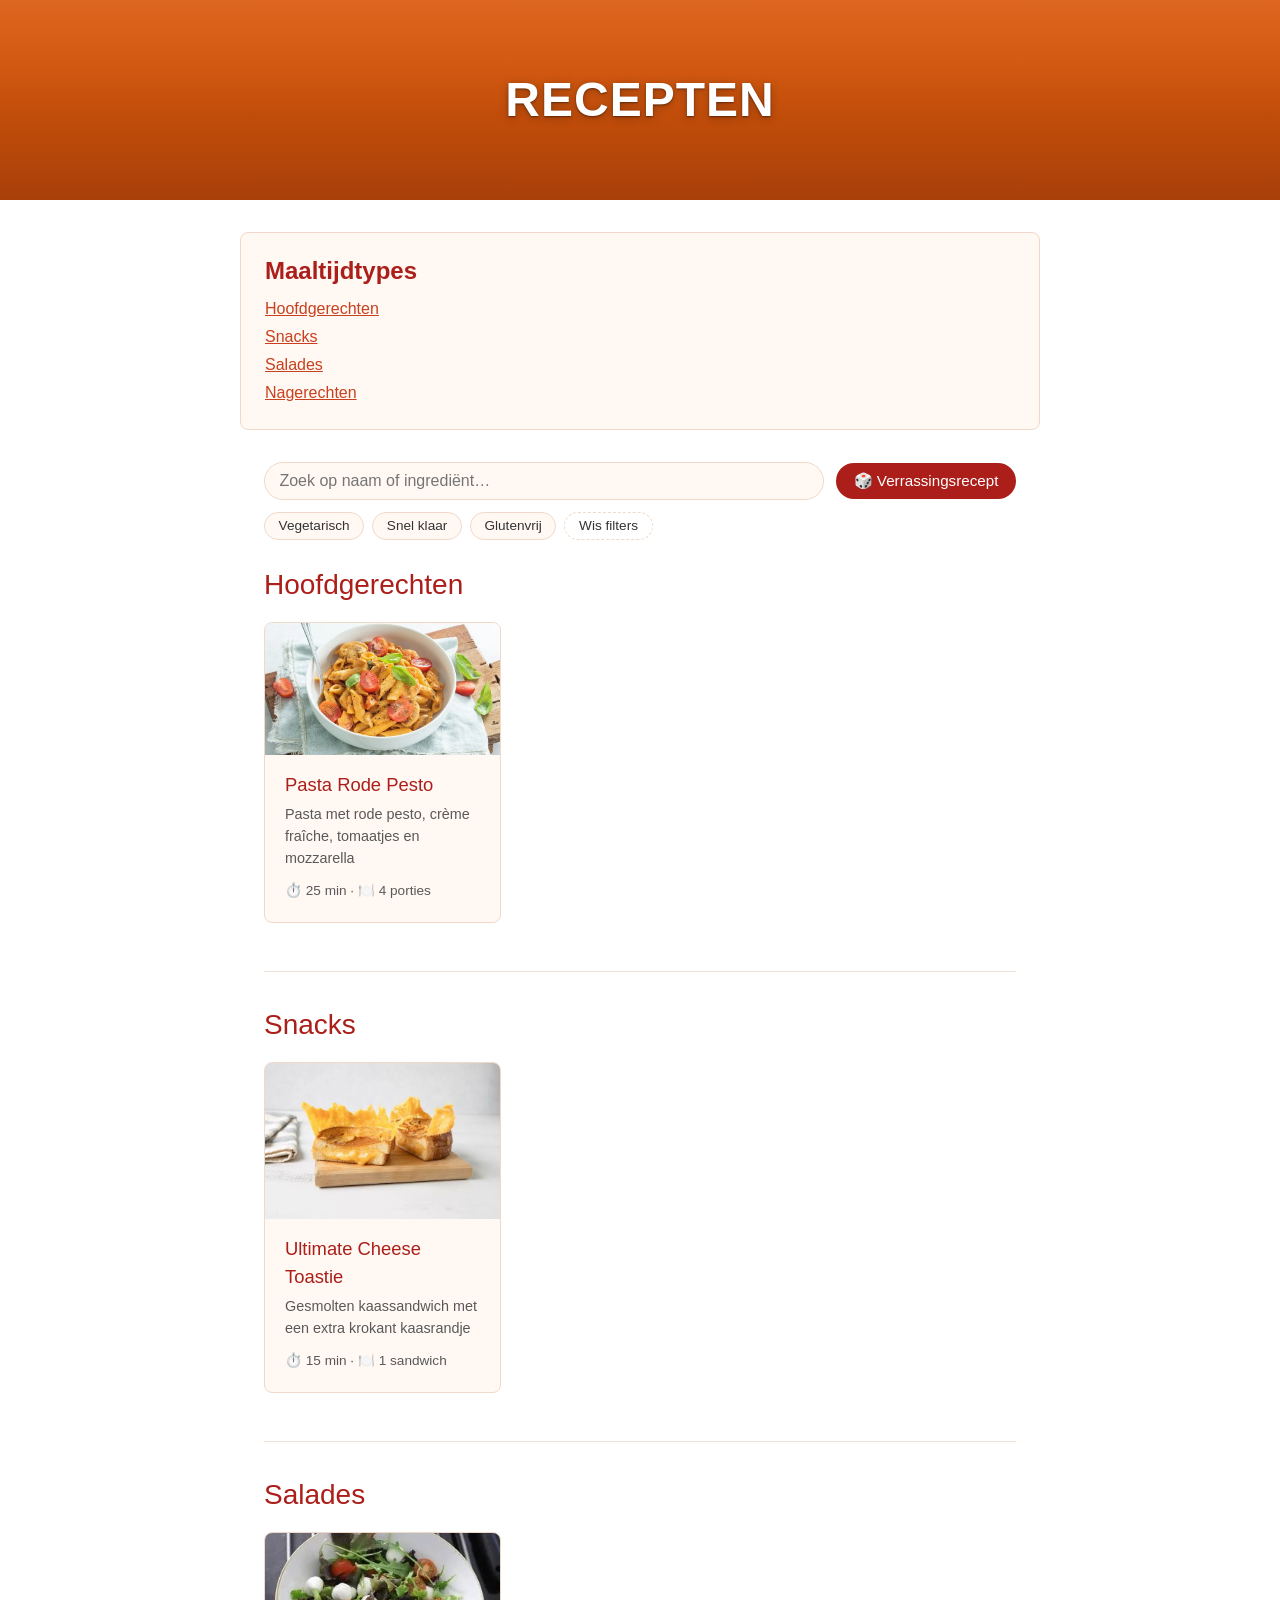
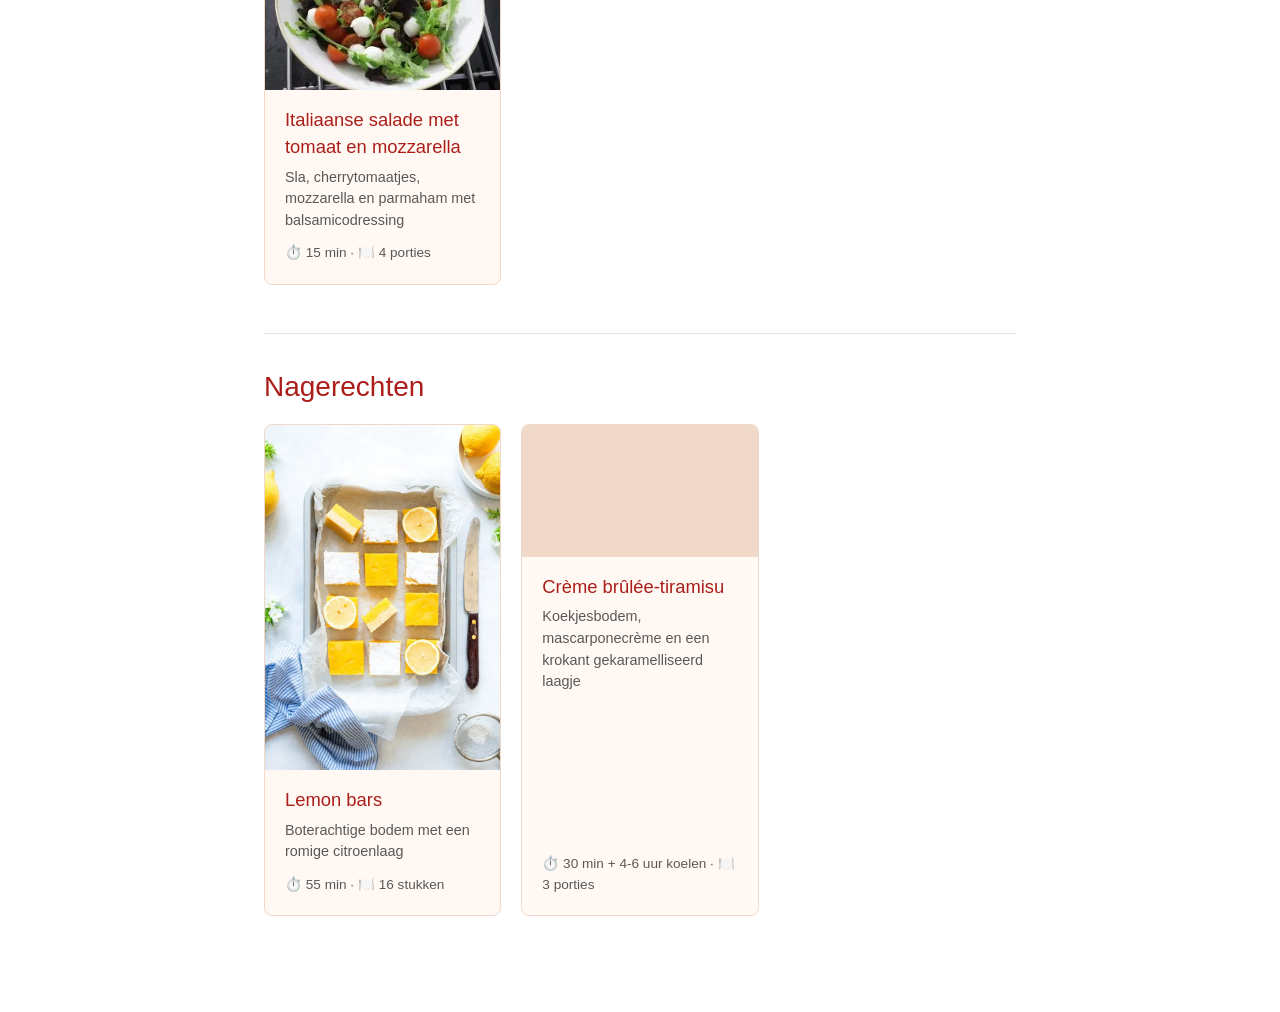
==== commit e6a3e37b: "Oct 24, 2026, 1:07 PM" ====
--- a/index.html
+++ b/index.html
@@ -127,6 +127,16 @@
           </span>
         </a>
       </li>
+      <li class="recipe-card" data-tags="vegetarisch" data-search="crème brûlée tiramisu mascarpone lange vingers koffie koekjes slagroom eidooiers nagerecht">
+        <a href="recipes/creme-brulee-tiramisu.html">
+          <span class="recipe-card-thumb" aria-hidden="true"></span>
+          <span class="recipe-card-body">
+            <span class="recipe-card-title">Crème brûlée-tiramisu</span>
+            <span class="recipe-card-meta">Koekjesbodem, mascarponecrème en een krokant gekaramelliseerd laagje</span>
+            <span class="recipe-card-time">⏱️ 30 min + 4-6 uur koelen · 🍽️ 3 porties</span>
+          </span>
+        </a>
+      </li>
     </ul>
   </section>
 
